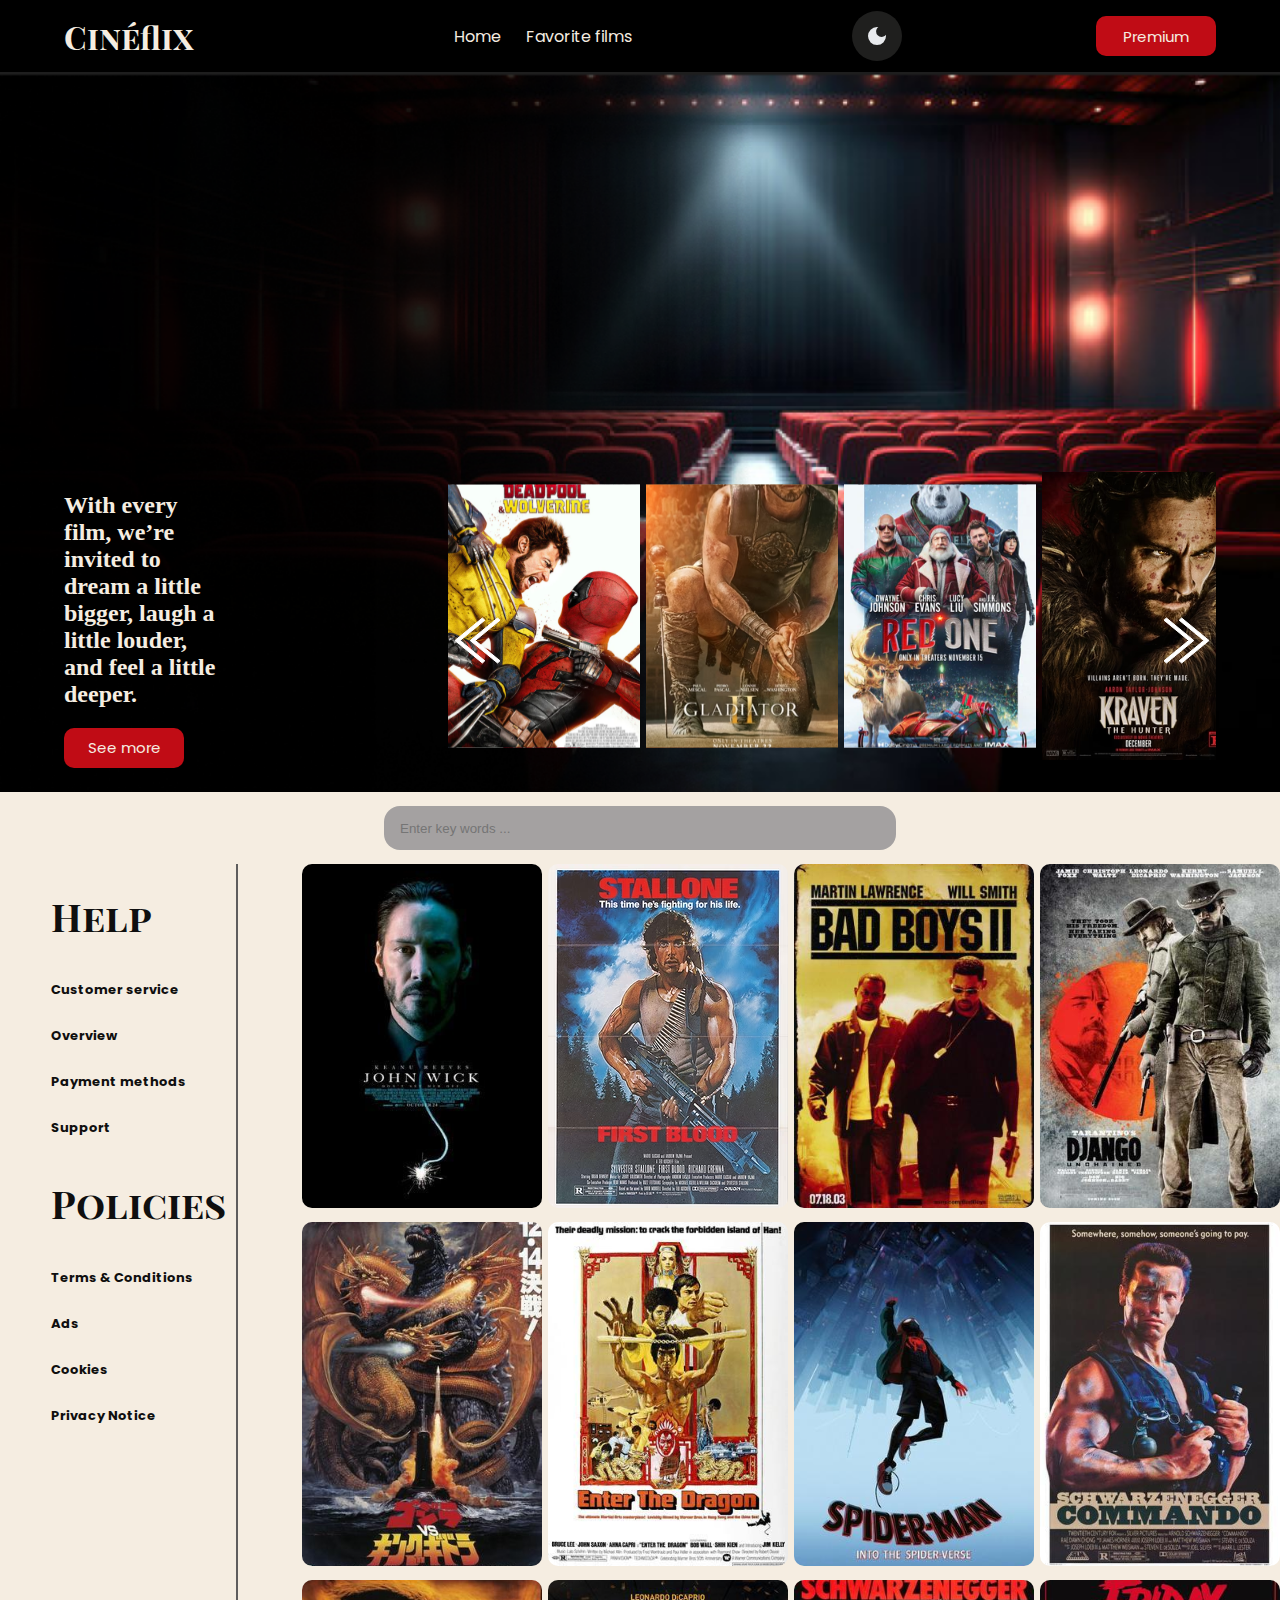
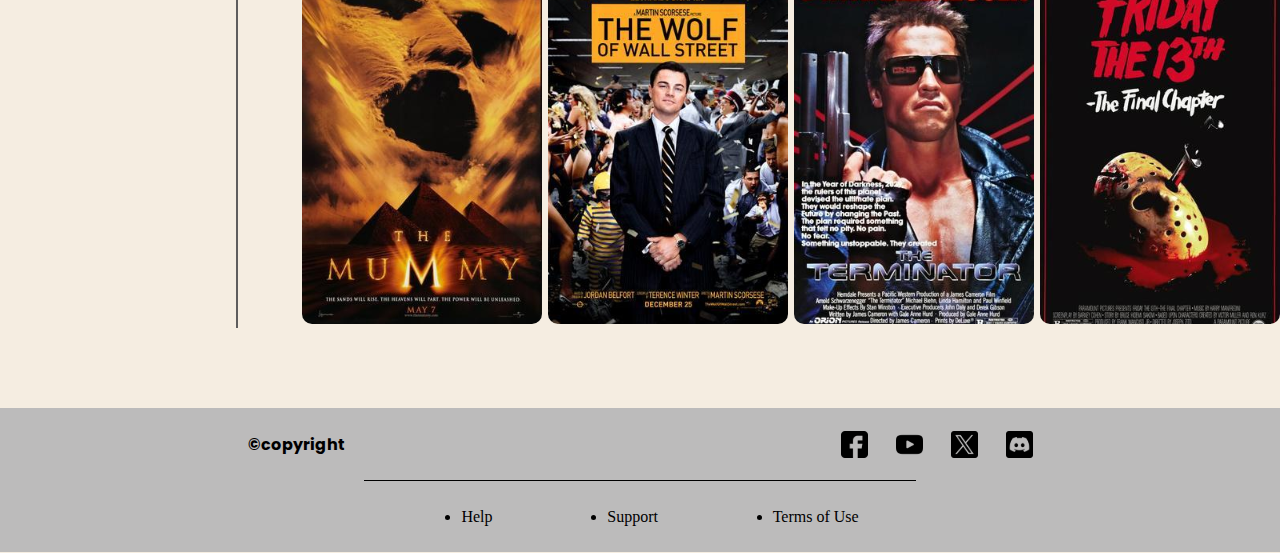
==== index.html @ 0c8d5433 "first commit" ====
<!DOCTYPE html>
<html lang="en">

<head>
    <meta charset="UTF-8">
    <meta name="viewport" content="width=device-width, initial-scale=1.0">
    <title>Cinéflix</title>
    <link rel="stylesheet" href="style.css">
</head>

<body>

    <header>
        <div class="nav">
            <h1>Cinéflix</h1>
            <ul>
                <a href="index.html">
                    <li>Home</li>
                </a>
                <a href="#">
                    <li>Favorite films</li>
                </a>
            </ul>
            <button id="mode-switch">
                <svg xmlns="http://www.w3.org/2000/svg" height="24px" viewBox="0 -960 960 960" width="24px"
                    fill="#e8eaed">
                    <path
                        d="M480-120q-150 0-255-105T120-480q0-150 105-255t255-105q14 0 27.5 1t26.5 3q-41 29-65.5 75.5T444-660q0 90 63 153t153 63q55 0 101-24.5t75-65.5q2 13 3 26.5t1 27.5q0 150-105 255T480-120Z" />
                </svg>
                <svg xmlns="http://www.w3.org/2000/svg" height="24px" viewBox="0 -960 960 960" width="24px"
                    fill="#e8eaed">
                    <path
                        d="M480-280q-83 0-141.5-58.5T280-480q0-83 58.5-141.5T480-680q83 0 141.5 58.5T680-480q0 83-58.5 141.5T480-280ZM200-440H40v-80h160v80Zm720 0H760v-80h160v80ZM440-760v-160h80v160h-80Zm0 720v-160h80v160h-80ZM256-650l-101-97 57-59 96 100-52 56Zm492 496-97-101 53-55 101 97-57 59Zm-98-550 97-101 59 57-100 96-56-52ZM154-212l101-97 55 53-97 101-59-57Z" />
                </svg>
            </button>
            <button class="btn">Premium</button>

        </div>
    </header>

    <section class="first-section">
        <div class="home">
            <div class="texte">
                <h2>With every film, we’re invited to dream a little bigger, laugh a little louder, and feel a little
                    deeper.</h2>
                <BUtton class="btn">See more</BUtton>
            </div>

            <div class="slider">

                <button onclick="NextSlide()" class="N-P" id="next"><img src="next.svg" alt=""></button>
                <button class="N-P" id="previous" onclick="PreviousSlide()"><img src="prev.svg" alt=""></button>

                <input type="radio" name="slides" id="radio1" class="slidbtn">
                <input type="radio" name="slides" id="radio2" class="slidbtn">
                <input type="radio" name="slides" id="radio3" class="slidbtn">

                <div class="slider-wrapper">
                    <img src="filmposters/image 1.svg" alt="" class="Slide" id="">
                    <img src="filmposters/image 2.svg" alt="" class="Slide">
                    <img src="filmposters/image 3.svg" alt="" class="Slide">
                    <img src="filmposters/image 4.svg" alt="" class="Slide">
                    <img src="filmposters/image 5.svg" alt="" class="Slide">
                    <img src="filmposters/image 6.svg" alt="" class="Slide">
                    <img src="filmposters/image 7.svg" alt="" class="Slide">
                    <img src="filmposters/image 8.svg" alt="" class="Slide">
                    <img src="filmposters/image 14.svg" alt="" class="Slide">
                    <img src="filmposters/image 12.svg" alt="" class="Slide">
                    <img src="filmposters/image 10.svg" alt="" class="Slide">
                    <img src="filmposters/image 11.svg" alt="" class="Slide">

                </div>

            </div>
        </div>
    </section>
    <section class="second-section">

        <div class="search">
            <input type="search" id="search" onkeyup="search()" placeholder="Enter key words ...">
        </div>

        <div class="infos-and-films">

            <div class="infos">
                <a href="">
                    <h1>Help</h1>
                </a>
                <a href="">
                    <h3>Customer service</h3>
                </a>
                <a href="">
                    <h3>Overview</h3>
                </a>
                <a href="">
                    <h3>Payment methods</h3>
                </a>
                <a href="">
                    <h3>Support</h3>
                </a>
                <a href="">
                    <h1>Policies</h1>
                </a>
                <a href="">
                    <h3>Terms & Conditions</h3>
                </a>
                <a href="">
                    <h3>Ads</h3>
                </a>
                <a href="">
                    <h3>Cookies</h3>
                </a>
                <a href="">
                    <h3>Privacy Notice</h3>
                </a>
            </div>
            <div class="films-container">
                <div class="films" id="results">
                    <div class="film"> <a href="film-details.html"><img src="filmposters/image 13.svg" id="john wick"
                                class="poster"></a>
                        <h6>john wick</h6>
                    </div>
                    <div class="film">
                        <a href="film-details.html">
                            <img src="filmposters/image 6.svg" id="Stalone" class="poster">
                        </a>
                        <h6>Stalone</h6>
                    </div>
                    <div class="film">
                        <a href="film-details.html">
                            <img src="filmposters/image 7.svg" id="Bad boys 2" class="poster">
                        </a>
                        <h6>Bad boys 2</h6>
                    </div>
                    <div class="film">
                        <a href="film-details.html">
                            <img src="filmposters/image 8.svg" id="django" class="poster">
                        </a>
                        <h6>django</h6>
                    </div>
                    <div class="film">
                        <a href="film-details.html">
                            <img src="filmposters/image 9.svg" id="Godzilla" class="poster">
                        </a>
                        <h6>Godzilla</h6>
                    </div>
                    <div class="film">
                        <a href="film-details.html">
                            <img src="filmposters/image 10.svg" id="Bruce lee" class="poster">
                        </a>
                        <h6>Bruce lee</h6>
                    </div>
                    <div class="film">
                        <a href="film-details.html">
                            <img src="filmposters/image 11.svg" id="spider man" class="poster">
                        </a>
                        <h6>spider man</h6>
                    </div>
                    <div class="film">
                        <a href="film-details.html">
                            <img src="filmposters/image 12.svg" id="commando" class="poster">
                        </a>
                        <h6>commando</h6>
                    </div>
                    <div class="film">
                        <a href="film-details.html">
                            <img src="filmposters/image 14.svg" id="The mummy" class="poster">
                        </a>
                        <h6>The mummy</h6>
                    </div>
                    <div class="film">
                        <a href="film-details.html">
                            <img src="filmposters/image 15.svg" id="the wolf of wall street" class="poster">
                        </a>
                        <h6>the wolf of wall street</h6>
                    </div>
                    <div class="film">
                        <a href="film-details.html">
                            <img src="filmposters/image 16.svg" id="schwarzenegger" class="poster">
                        </a>
                        <h6>schwarzenegger</h6>
                    </div>
                    <div class="film">
                        <a href="film-details.html">
                            <img src="filmposters/image 5.svg" id="Friday the 13th" class="poster">
                        </a>
                        <h6>Friday the 13th</h6>
                    </div>

                    <script src="script.js"></script>
                </div>
            </div>

        </div>
    </section>
    <footer>
        <div class="child-1">
            <h4>©copyright</h1>
                <div class="social-media">
                    <img src="filmposters/facebook.svg" alt="">
                    <img src="filmposters/youtube.svg" alt="">
                    <img src="filmposters/X.svg" alt="">
                    <img src="filmposters/discord.svg" alt="">
                </div>
        </div>
        <div class="child-2">
            <ul>
                <a href="#">
                    <li>Help</li>
                </a>
                <a href="#">
                    <li>Support</li>
                </a>
                <a href="#">
                    <li>Terms of Use</li>
                </a>
            </ul>
        </div>
    </footer>
    <script src="script.js"></script>
</body>

</html>
---- style.css ----
@import url('https://fonts.googleapis.com/css2?family=Playfair+Display+SC:ital,wght@0,400;0,700;0,900;1,400;1,700;1,900&family=Playfair:ital,opsz,wght@0,5..1200,300..900;1,5..1200,300..900&family=Poppins:ital,wght@0,100;0,200;0,300;0,400;0,500;0,600;0,700;0,800;0,900;1,100;1,200;1,300;1,400;1,500;1,600;1,700;1,800;1,900&display=swap');

:root {
    --base-color: #F5EDE1;
    --text-color: #0f0f0f;
    --footer-color: #BCBBBB;
}

.darkmode {
    --text-color: #F5EDE1;
    --base-color: #0f0f0f;
    --footer-color: #454545;
}

body {
    padding: 0;
    margin: 0;
    background-color: var(--base-color);
}

body h1,
p,
h3,
a {
    color: var(--text-color);
}

header {
    display: flex;
    justify-content: center;
    align-items: center;
    height: 8vh;
    width: 100%;
    background-color: black;
    position: relative;
}

header h1 {
    font-family: Playfair display SC;
    color: #F5EDE1;
    margin: 0;
}

header li {
    list-style-type: none;
    color: #F5EDE1;
    font-family: Poppins;
}

header a {
    text-decoration: none;
}

.btn {
    background-color: #C00C15;
    border: none;
    color: #F5EDE1;
    height: 40px;
    width: 120px;
    border-radius: 10px;
    font-family: Poppins;
    font-size: 15px;
    cursor: pointer;
}

.nav {
    width: 90%;
    height: 100%;
    display: inline-flex;
    justify-content: space-between;
    align-items: center;
    position: relative;
}

ul {
    width: 20%;
    display: flex;
    justify-content: space-evenly;
    margin: 0;
}

.first-section {
    width: 100%;
    height: 80vh;
    background-image: url(back.png);
    background-repeat: no-repeat;
    background-size: cover;
    display: flex;
    justify-content: center;
}

.slider {
    width: 100%;
    height: 288px;
    position: relative;
    justify-content: center;
    overflow-x: hidden;
    margin-left: 18vw;
}

/*@keyframes Slider {
    0% {
        transform: translateX(0);
        transition: ease;
    }

    50% {
        transform: translateX(-100%);
    }

    100% {
        transform: translateX(0);
    }
}*/

.slider-wrapper {
    display: flex;
    width: 100%;
    column-gap: 6px;
    animation: Slider 20s infinite;
    position: relative;

}

.Slide {
    min-width: 25%;
    height: 288px;
}

/*
.slider-wrapper:hover{
animation-play-state: paused;
}
*/
.slider-wrapper img {
    transition: 0.5s ease;
}

.slider-wrapper img:hover {
    scale: 0.9;
    cursor: pointer;
}


#radio1:checked~.slider-wrapper {
    transition: 2s;
    transform: translateX(0%);
}

#radio2:checked~.slider-wrapper {
    transition: 2s;
    transform: translateX(-100%);
}

#radio3:checked~.slider-wrapper {
    transition: 2s;
    transform: translateX(-200%);
}

.texte {
    color: #F5EDE1;
    width: 20%;
    height: 288px;
}

.home {
    width: 90%;
    display: flex;
    justify-content: center;
    align-items: flex-end;
    margin-bottom: 32px;
}

.search {
    width: 100%;
    display: flex;
    justify-content: center;
    align-items: center;
    height: 8vh;
}

.search input {
    height: 60%;
    width: 40%;
    border-radius: 16px;
    border: none;
    background-color: #a4a1a1;
    padding: 16px;
}

.infos-and-films {
    width: 100%;
    display: flex;
    column-gap: 5%;
}

.films {
    width: 75%;
    display: grid;
    grid-template-columns: repeat(4, 1fr);
    grid-template-rows: repeat(3, 1fr);
    row-gap: 10px;
    column-gap: 6px;
}

.infos {
    width: 16%;
    display: flex;
    flex-direction: column;
    text-align: start;
    border-right: 2px solid rgb(94, 93, 93);
    margin-left: 4%;

}

.films-container img {
    transition: 0.5s;
    border-radius: 10px;
    cursor: pointer;
}

.films-container img:hover {
    transform: scale(1.04);
}

.infos a {
    color: black;
    font-family: playfair display SC;
    font-size: larger;
    text-decoration: none;
}

.infos h3 {
    font-family: poppins;
    font-size: small;
    text-decoration: none;
}

footer {
    width: 100%;
    height: 16vh;
    background-color: var(--footer-color);
    margin-top: 80px;

}

.child-1 {
    height: 50%;
    display: flex;
    justify-content: space-around;
    align-items: center;
}

.social-media {
    width: 15%;
    display: flex;
    justify-content: space-between;
}

.child-2 {
    display: flex;
    justify-content: center;
    align-items: center;
    height: 50%;
}

.child-2 ul {
    width: 40%;
    display: flex;
    justify-content: space-around;
    align-items: center;
    height: 100%;
    border-top: 1px solid black;
}

.child-2 a {
    text-decoration: none;
    color: black;
}

.film-details {
    width: 90%;
    height: 90vh;
    display: flex;
    column-gap: 5%;
    justify-content: center;
    align-items: center;
}

.film-details h1 {
    font-family: Playfair display SC;
    font-size: 56px;
}

.details {
    width: 50%;
    height: max-content;
}

.details p {
    font-family: poppins;
}

.details h5,
h4 {
    font-family: poppins;
}

.bio {
    display: flex;
    align-items: center;
    height: 30px;
}

.liking {
    width: 80px;
    display: flex;
    justify-content: space-between;
}

.N-P {
    background: transparent;
    border: none;
    cursor: pointer;

}

#previous {
    position: absolute;
    top: 50%;
    z-index: 200;
    left: 0;
}

#next {
    position: absolute;
    top: 50%;
    right: 0;
    z-index: 200;
}

.slidbtn {
    display: none;
}

.films h6 {
    display: none;
}

#mode-switch {
    height: 50px;
    width: 50px;
    padding: 0;
    border-radius: 50%;
    background-color: #1f1f1e;
    display: flex;
    justify-content: center;
    align-items: center;
    border: none;
    cursor: pointer;
}

#mode-switch svg:last-child {
    display: none;
}

.darkmode #mode-switch svg:first-child {
    display: none;
}

.darkmode #mode-switch svg:last-child {
    display: block;
}

.comments-section {
    display: flex;
    justify-content: center;
    align-items: center;
}

.add-comment {
    width: 40%;
    display: flex;
    flex-direction: column;
    align-items: center;
    justify-content: center;
}

.add-comment textarea {
    width: 350px;
    background-color: #F5EDE1;
    height: 100px;
    resize: none;
    border-radius: 5px;
    padding: 10px 10px;
}

.comments-section {
    height:400px;
    background-color: #EADFD0;
}

.display-comment {
    width: 40%;
    display: flex;
    flex-direction: column;
    align-items: center;
    justify-content: center;
    overflow-y: scroll;
height: 90%;
}

.prototype {
    height: max-content;
    border-bottom: 1px solid black;
}

.comintir h4 {
    margin-bottom: 0px;
}

.like,
.dislike {
    cursor: pointer;
    transition: all 0.2s;
}
.nejma{
cursor: pointer;
}
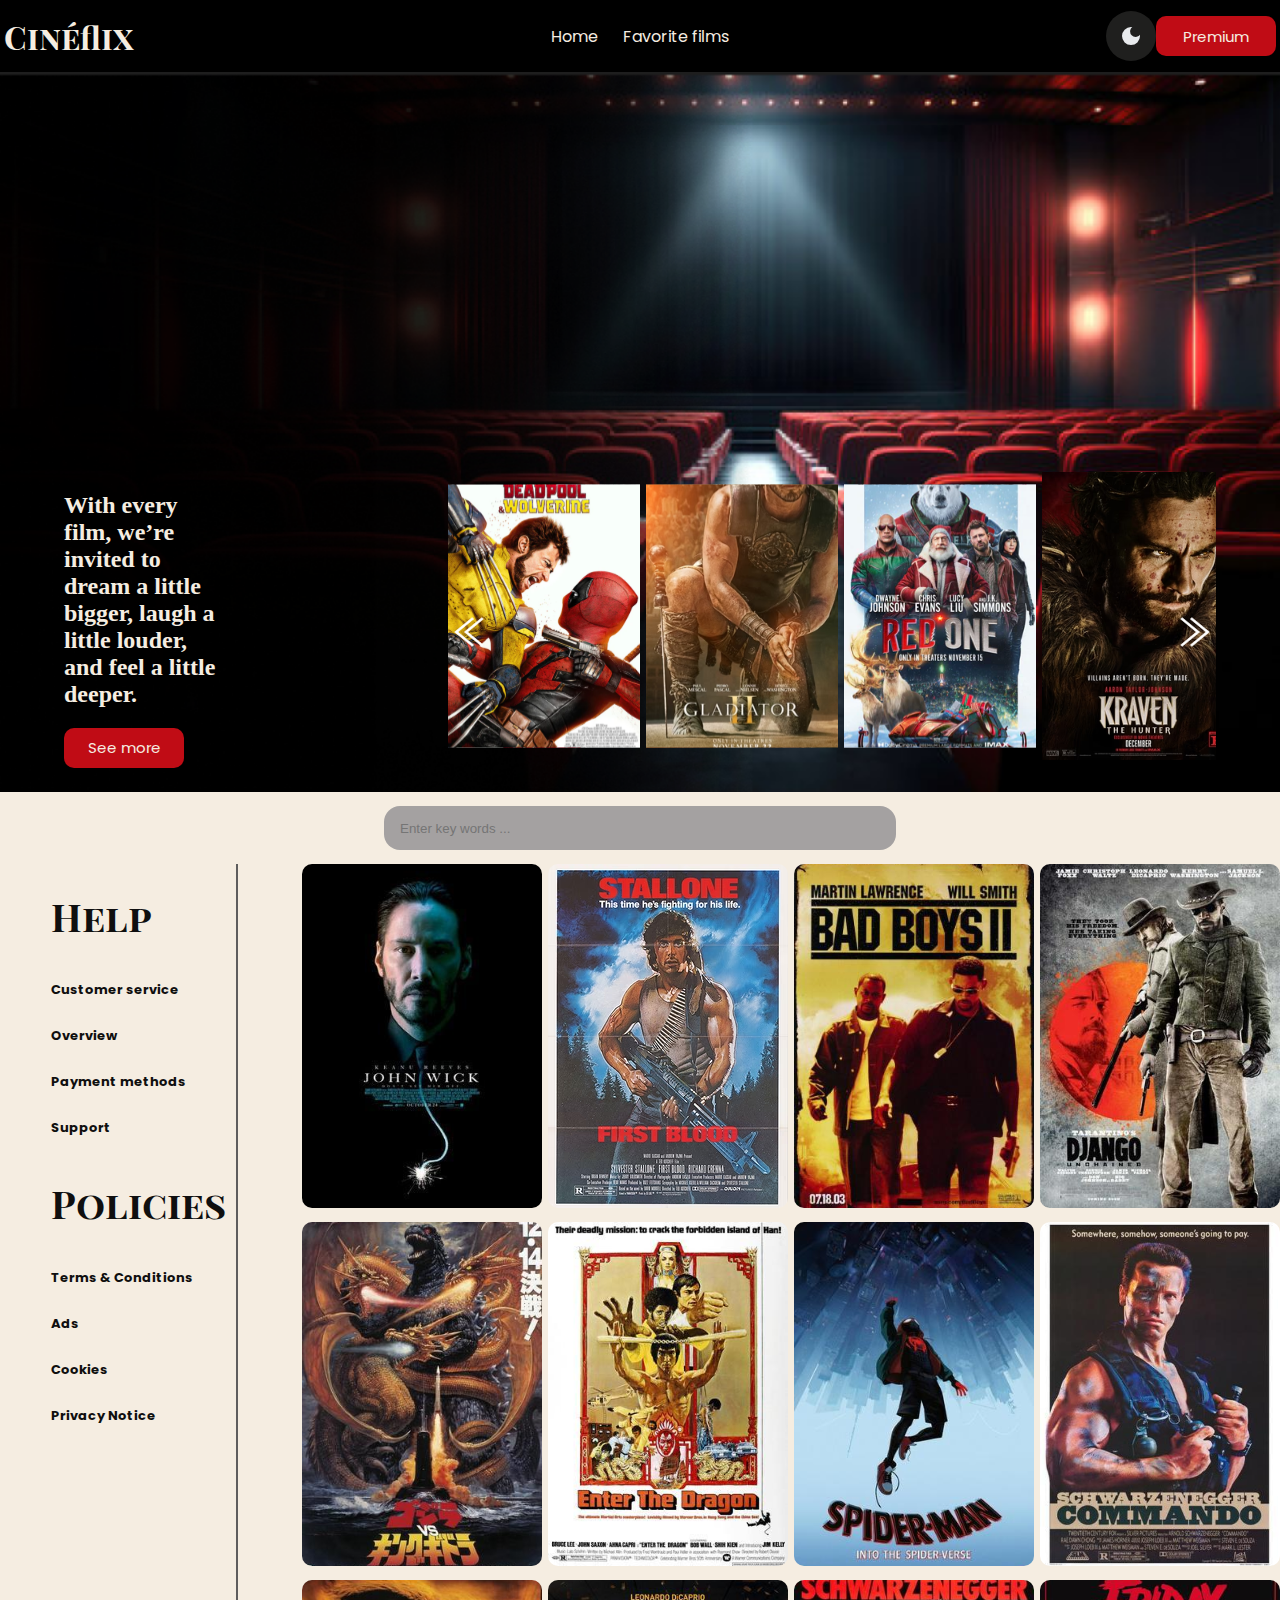
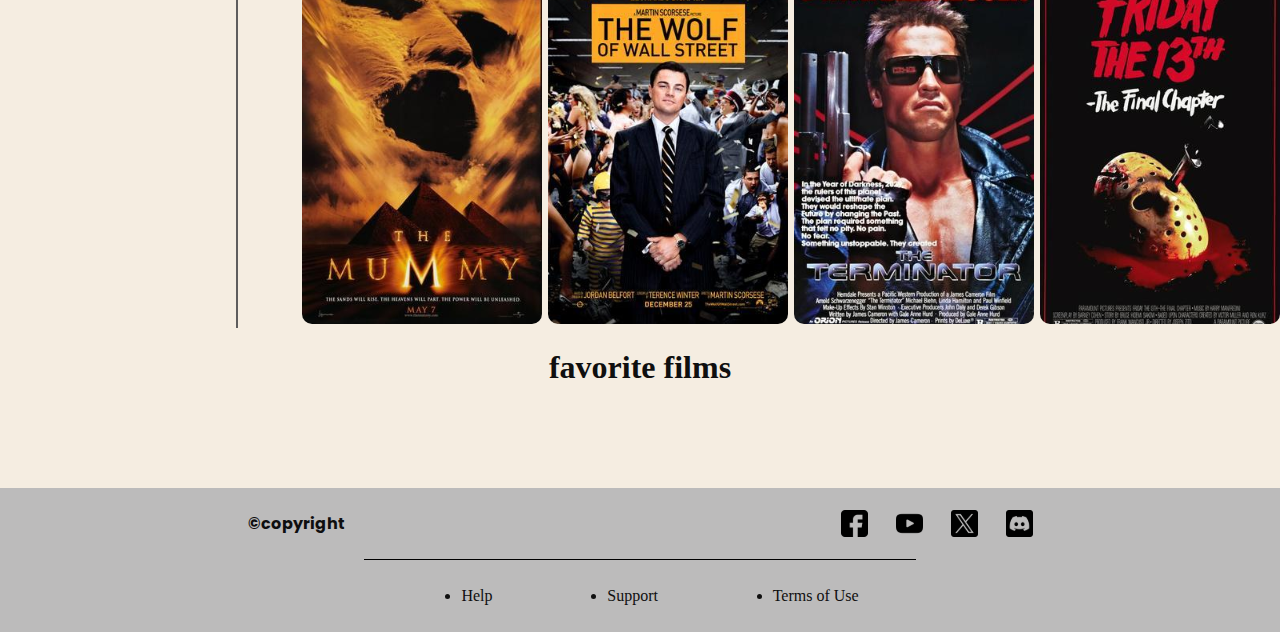
==== commit 697ef7a5: "new version" ====
--- a/index.html
+++ b/index.html
@@ -8,8 +8,7 @@
     <link rel="stylesheet" href="style.css">
 </head>
 
-<body>
-
+<body class="defaultmode" id="bdy">
     <header>
         <div class="nav">
             <h1>Cinéflix</h1>
@@ -21,7 +20,7 @@
                     <li>Favorite films</li>
                 </a>
             </ul>
-            <button id="mode-switch">
+            <button id="mode-switch" onclick="switchmode()">
                 <svg xmlns="http://www.w3.org/2000/svg" height="24px" viewBox="0 -960 960 960" width="24px"
                     fill="#e8eaed">
                     <path
@@ -33,10 +32,26 @@
                         d="M480-280q-83 0-141.5-58.5T280-480q0-83 58.5-141.5T480-680q83 0 141.5 58.5T680-480q0 83-58.5 141.5T480-280ZM200-440H40v-80h160v80Zm720 0H760v-80h160v80ZM440-760v-160h80v160h-80Zm0 720v-160h80v160h-80ZM256-650l-101-97 57-59 96 100-52 56Zm492 496-97-101 53-55 101 97-57 59Zm-98-550 97-101 59 57-100 96-56-52ZM154-212l101-97 55 53-97 101-59-57Z" />
                 </svg>
             </button>
-            <button class="btn">Premium</button>
+            <button class="mobile-menu" onclick="displaymenu()">
+                <svg xmlns="http://www.w3.org/2000/svg" height="24px" viewBox="0 -960 960 960" width="24px"
+                    fill="white">
+                    <path d="M120-240v-80h720v80H120Zm0-200v-80h720v80H120Zm0-200v-80h720v80H120Z" />
+                </svg>
+            </button>
+        </div>
+        <button class="btn">Premium</button>
 
         </div>
     </header>
+
+    <div class="bar">
+        <a href="index.html">
+            <li>Home</li>
+        </a>
+        <a href="#">
+            <li>Favorite films</li>
+        </a>
+    </div>
 
     <section class="first-section">
         <div class="home">
@@ -118,72 +133,144 @@
                 <div class="films" id="results">
                     <div class="film"> <a href="film-details.html"><img src="filmposters/image 13.svg" id="john wick"
                                 class="poster"></a>
+                        <svg xmlns="http://www.w3.org/2000/svg" id="heart1" class="heart" height="24px"
+                            viewBox="0 -960 960 960" width="24px" fill="#000000">
+                            <path
+                                d="m480-120-58-52q-101-91-167-157T150-447.5Q111-500 95.5-544T80-634q0-94 63-157t157-63q52 0 99 22t81 62q34-40 81-62t99-22q94 0 157 63t63 157q0 46-15.5 90T810-447.5Q771-395 705-329T538-172l-58 52Zm0-108q96-86 158-147.5t98-107q36-45.5 50-81t14-70.5q0-60-40-100t-100-40q-47 0-87 26.5T518-680h-76q-15-41-55-67.5T300-774q-60 0-100 40t-40 100q0 35 14 70.5t50 81q36 45.5 98 107T480-228Zm0-273Z" />
+                        </svg>
+
                         <h6>john wick</h6>
                     </div>
                     <div class="film">
                         <a href="film-details.html">
                             <img src="filmposters/image 6.svg" id="Stalone" class="poster">
                         </a>
+                        <svg xmlns="http://www.w3.org/2000/svg" id="heart2" class="heart" height="24px"
+                            viewBox="0 -960 960 960" width="24px" fill="#000000">
+                            <path
+                                d="m480-120-58-52q-101-91-167-157T150-447.5Q111-500 95.5-544T80-634q0-94 63-157t157-63q52 0 99 22t81 62q34-40 81-62t99-22q94 0 157 63t63 157q0 46-15.5 90T810-447.5Q771-395 705-329T538-172l-58 52Zm0-108q96-86 158-147.5t98-107q36-45.5 50-81t14-70.5q0-60-40-100t-100-40q-47 0-87 26.5T518-680h-76q-15-41-55-67.5T300-774q-60 0-100 40t-40 100q0 35 14 70.5t50 81q36 45.5 98 107T480-228Zm0-273Z" />
+                        </svg>
+
                         <h6>Stalone</h6>
                     </div>
                     <div class="film">
                         <a href="film-details.html">
                             <img src="filmposters/image 7.svg" id="Bad boys 2" class="poster">
                         </a>
+                        <svg xmlns="http://www.w3.org/2000/svg" id="heart3" class="heart" height="24px"
+                            viewBox="0 -960 960 960" width="24px" fill="#000000">
+                            <path
+                                d="m480-120-58-52q-101-91-167-157T150-447.5Q111-500 95.5-544T80-634q0-94 63-157t157-63q52 0 99 22t81 62q34-40 81-62t99-22q94 0 157 63t63 157q0 46-15.5 90T810-447.5Q771-395 705-329T538-172l-58 52Zm0-108q96-86 158-147.5t98-107q36-45.5 50-81t14-70.5q0-60-40-100t-100-40q-47 0-87 26.5T518-680h-76q-15-41-55-67.5T300-774q-60 0-100 40t-40 100q0 35 14 70.5t50 81q36 45.5 98 107T480-228Zm0-273Z" />
+                        </svg>
+
                         <h6>Bad boys 2</h6>
                     </div>
                     <div class="film">
                         <a href="film-details.html">
                             <img src="filmposters/image 8.svg" id="django" class="poster">
                         </a>
+                        <svg xmlns="http://www.w3.org/2000/svg" id="heart4" class="heart" height="24px"
+                            viewBox="0 -960 960 960" width="24px" fill="#000000">
+                            <path
+                                d="m480-120-58-52q-101-91-167-157T150-447.5Q111-500 95.5-544T80-634q0-94 63-157t157-63q52 0 99 22t81 62q34-40 81-62t99-22q94 0 157 63t63 157q0 46-15.5 90T810-447.5Q771-395 705-329T538-172l-58 52Zm0-108q96-86 158-147.5t98-107q36-45.5 50-81t14-70.5q0-60-40-100t-100-40q-47 0-87 26.5T518-680h-76q-15-41-55-67.5T300-774q-60 0-100 40t-40 100q0 35 14 70.5t50 81q36 45.5 98 107T480-228Zm0-273Z" />
+                        </svg>
+
                         <h6>django</h6>
                     </div>
                     <div class="film">
                         <a href="film-details.html">
                             <img src="filmposters/image 9.svg" id="Godzilla" class="poster">
                         </a>
+                        <svg xmlns="http://www.w3.org/2000/svg" id="heart5" class="heart" height="24px"
+                            viewBox="0 -960 960 960" width="24px" fill="#000000">
+                            <path
+                                d="m480-120-58-52q-101-91-167-157T150-447.5Q111-500 95.5-544T80-634q0-94 63-157t157-63q52 0 99 22t81 62q34-40 81-62t99-22q94 0 157 63t63 157q0 46-15.5 90T810-447.5Q771-395 705-329T538-172l-58 52Zm0-108q96-86 158-147.5t98-107q36-45.5 50-81t14-70.5q0-60-40-100t-100-40q-47 0-87 26.5T518-680h-76q-15-41-55-67.5T300-774q-60 0-100 40t-40 100q0 35 14 70.5t50 81q36 45.5 98 107T480-228Zm0-273Z" />
+                        </svg>
+
                         <h6>Godzilla</h6>
                     </div>
                     <div class="film">
                         <a href="film-details.html">
                             <img src="filmposters/image 10.svg" id="Bruce lee" class="poster">
                         </a>
+                        <svg xmlns="http://www.w3.org/2000/svg" id="heart6" class="heart" height="24px"
+                            viewBox="0 -960 960 960" width="24px" fill="#000000">
+                            <path
+                                d="m480-120-58-52q-101-91-167-157T150-447.5Q111-500 95.5-544T80-634q0-94 63-157t157-63q52 0 99 22t81 62q34-40 81-62t99-22q94 0 157 63t63 157q0 46-15.5 90T810-447.5Q771-395 705-329T538-172l-58 52Zm0-108q96-86 158-147.5t98-107q36-45.5 50-81t14-70.5q0-60-40-100t-100-40q-47 0-87 26.5T518-680h-76q-15-41-55-67.5T300-774q-60 0-100 40t-40 100q0 35 14 70.5t50 81q36 45.5 98 107T480-228Zm0-273Z" />
+                        </svg>
+
                         <h6>Bruce lee</h6>
                     </div>
                     <div class="film">
                         <a href="film-details.html">
                             <img src="filmposters/image 11.svg" id="spider man" class="poster">
                         </a>
+                        <svg xmlns="http://www.w3.org/2000/svg" id="heart7" class="heart" height="24px"
+                            viewBox="0 -960 960 960" width="24px" fill="#000000">
+                            <path
+                                d="m480-120-58-52q-101-91-167-157T150-447.5Q111-500 95.5-544T80-634q0-94 63-157t157-63q52 0 99 22t81 62q34-40 81-62t99-22q94 0 157 63t63 157q0 46-15.5 90T810-447.5Q771-395 705-329T538-172l-58 52Zm0-108q96-86 158-147.5t98-107q36-45.5 50-81t14-70.5q0-60-40-100t-100-40q-47 0-87 26.5T518-680h-76q-15-41-55-67.5T300-774q-60 0-100 40t-40 100q0 35 14 70.5t50 81q36 45.5 98 107T480-228Zm0-273Z" />
+                        </svg>
+
                         <h6>spider man</h6>
                     </div>
                     <div class="film">
                         <a href="film-details.html">
                             <img src="filmposters/image 12.svg" id="commando" class="poster">
                         </a>
+                        <svg xmlns="http://www.w3.org/2000/svg" id="heart8" class="heart" height="24px"
+                            viewBox="0 -960 960 960" width="24px" fill="#000000">
+                            <path
+                                d="m480-120-58-52q-101-91-167-157T150-447.5Q111-500 95.5-544T80-634q0-94 63-157t157-63q52 0 99 22t81 62q34-40 81-62t99-22q94 0 157 63t63 157q0 46-15.5 90T810-447.5Q771-395 705-329T538-172l-58 52Zm0-108q96-86 158-147.5t98-107q36-45.5 50-81t14-70.5q0-60-40-100t-100-40q-47 0-87 26.5T518-680h-76q-15-41-55-67.5T300-774q-60 0-100 40t-40 100q0 35 14 70.5t50 81q36 45.5 98 107T480-228Zm0-273Z" />
+                        </svg>
+
                         <h6>commando</h6>
                     </div>
                     <div class="film">
                         <a href="film-details.html">
                             <img src="filmposters/image 14.svg" id="The mummy" class="poster">
                         </a>
+                        <svg xmlns="http://www.w3.org/2000/svg" id="heart9" class="heart" height="24px"
+                            viewBox="0 -960 960 960" width="24px" fill="#000000">
+                            <path
+                                d="m480-120-58-52q-101-91-167-157T150-447.5Q111-500 95.5-544T80-634q0-94 63-157t157-63q52 0 99 22t81 62q34-40 81-62t99-22q94 0 157 63t63 157q0 46-15.5 90T810-447.5Q771-395 705-329T538-172l-58 52Zm0-108q96-86 158-147.5t98-107q36-45.5 50-81t14-70.5q0-60-40-100t-100-40q-47 0-87 26.5T518-680h-76q-15-41-55-67.5T300-774q-60 0-100 40t-40 100q0 35 14 70.5t50 81q36 45.5 98 107T480-228Zm0-273Z" />
+                        </svg>
+
                         <h6>The mummy</h6>
                     </div>
                     <div class="film">
                         <a href="film-details.html">
                             <img src="filmposters/image 15.svg" id="the wolf of wall street" class="poster">
                         </a>
+                        <svg xmlns="http://www.w3.org/2000/svg" id="heart10" class="heart" height="24px"
+                            viewBox="0 -960 960 960" width="24px" fill="#000000">
+                            <path
+                                d="m480-120-58-52q-101-91-167-157T150-447.5Q111-500 95.5-544T80-634q0-94 63-157t157-63q52 0 99 22t81 62q34-40 81-62t99-22q94 0 157 63t63 157q0 46-15.5 90T810-447.5Q771-395 705-329T538-172l-58 52Zm0-108q96-86 158-147.5t98-107q36-45.5 50-81t14-70.5q0-60-40-100t-100-40q-47 0-87 26.5T518-680h-76q-15-41-55-67.5T300-774q-60 0-100 40t-40 100q0 35 14 70.5t50 81q36 45.5 98 107T480-228Zm0-273Z" />
+                        </svg>
+
                         <h6>the wolf of wall street</h6>
                     </div>
                     <div class="film">
                         <a href="film-details.html">
                             <img src="filmposters/image 16.svg" id="schwarzenegger" class="poster">
                         </a>
+                        <svg xmlns="http://www.w3.org/2000/svg" id="heart11" class="heart" height="24px"
+                            viewBox="0 -960 960 960" width="24px" fill="#000000">
+                            <path
+                                d="m480-120-58-52q-101-91-167-157T150-447.5Q111-500 95.5-544T80-634q0-94 63-157t157-63q52 0 99 22t81 62q34-40 81-62t99-22q94 0 157 63t63 157q0 46-15.5 90T810-447.5Q771-395 705-329T538-172l-58 52Zm0-108q96-86 158-147.5t98-107q36-45.5 50-81t14-70.5q0-60-40-100t-100-40q-47 0-87 26.5T518-680h-76q-15-41-55-67.5T300-774q-60 0-100 40t-40 100q0 35 14 70.5t50 81q36 45.5 98 107T480-228Zm0-273Z" />
+                        </svg>
+
                         <h6>schwarzenegger</h6>
                     </div>
                     <div class="film">
                         <a href="film-details.html">
                             <img src="filmposters/image 5.svg" id="Friday the 13th" class="poster">
                         </a>
+                        <svg xmlns="http://www.w3.org/2000/svg" id="heart12" class="heart" height="24px"
+                            viewBox="0 -960 960 960" width="24px" fill="#000000">
+                            <path
+                                d="m480-120-58-52q-101-91-167-157T150-447.5Q111-500 95.5-544T80-634q0-94 63-157t157-63q52 0 99 22t81 62q34-40 81-62t99-22q94 0 157 63t63 157q0 46-15.5 90T810-447.5Q771-395 705-329T538-172l-58 52Zm0-108q96-86 158-147.5t98-107q36-45.5 50-81t14-70.5q0-60-40-100t-100-40q-47 0-87 26.5T518-680h-76q-15-41-55-67.5T300-774q-60 0-100 40t-40 100q0 35 14 70.5t50 81q36 45.5 98 107T480-228Zm0-273Z" />
+                        </svg>
+
                         <h6>Friday the 13th</h6>
                     </div>
 
@@ -193,15 +280,27 @@
 
         </div>
     </section>
+
+    <section class="list">
+        <h1>favorite films</h1>
+        <h5 id="jj">Nothing added yet .</h5>
+        <div  id="films-list">
+
+
+            
+        
+    </div>
+    </section>
+
     <footer>
         <div class="child-1">
-            <h4>©copyright</h1>
-                <div class="social-media">
-                    <img src="filmposters/facebook.svg" alt="">
-                    <img src="filmposters/youtube.svg" alt="">
-                    <img src="filmposters/X.svg" alt="">
-                    <img src="filmposters/discord.svg" alt="">
-                </div>
+            <h4>©copyright</h4>
+            <div class="social-media">
+                <img src="filmposters/facebook.svg" alt="">
+                <img src="filmposters/youtube.svg" alt="">
+                <img src="filmposters/X.svg" alt="">
+                <img src="filmposters/discord.svg" alt="">
+            </div>
         </div>
         <div class="child-2">
             <ul>
@@ -220,4 +319,6 @@
     <script src="script.js"></script>
 </body>
 
+
+
 </html>--- a/style.css
+++ b/style.css
@@ -33,6 +33,13 @@
     width: 100%;
     background-color: black;
     position: relative;
+}
+
+.mobile-menu {
+    background: transparent;
+    border: none;
+    cursor: pointer;
+    display: none;
 }
 
 header h1 {
@@ -105,7 +112,7 @@
     }
 
     50% {
-        transform: translateX(-100%);
+        transform: translateX(-200%);
     }
 
     100% {
@@ -214,13 +221,9 @@
 }
 
 .films-container img {
-    transition: 0.5s;
     border-radius: 10px;
     cursor: pointer;
-}
-
-.films-container img:hover {
-    transform: scale(1.04);
+    z-index: -200;
 }
 
 .infos a {
@@ -244,6 +247,11 @@
 
 }
 
+footer li,
+h4 {
+    color: var(--text-color);
+}
+
 .child-1 {
     height: 50%;
     display: flex;
@@ -285,6 +293,7 @@
     column-gap: 5%;
     justify-content: center;
     align-items: center;
+    overflow: hidden;
 }
 
 .film-details h1 {
@@ -343,7 +352,7 @@
     display: none;
 }
 
-.films h6 {
+.film h6 {
     display: none;
 }
 
@@ -376,6 +385,8 @@
     display: flex;
     justify-content: center;
     align-items: center;
+    height: 400px;
+    background-color: var(--base-color);
 }
 
 .add-comment {
@@ -395,9 +406,11 @@
     padding: 10px 10px;
 }
 
-.comments-section {
-    height:400px;
-    background-color: #EADFD0;
+
+
+.comments-section h2,
+h5 {
+    color: var(--text-color);
 }
 
 .display-comment {
@@ -407,12 +420,15 @@
     align-items: center;
     justify-content: center;
     overflow-y: scroll;
-height: 90%;
+    height: 80%;
+    word-wrap: break-word;
 }
 
 .prototype {
+    width: 100%;
     height: max-content;
     border-bottom: 1px solid black;
+    box-sizing: border-box;
 }
 
 .comintir h4 {
@@ -424,6 +440,402 @@
     cursor: pointer;
     transition: all 0.2s;
 }
-.nejma{
-cursor: pointer;
+
+.nejma {
+    cursor: pointer;
+    -webkit-user-select: none;
+}
+
+#dislikecounter,
+#likecounter {
+    -webkit-user-select: none;
+}
+
+.trailer {
+    display: flex;
+    border: 1px solid var(--text-color);
+    width: 90px;
+    justify-content: space-around;
+    align-items: center;
+    border-radius: 5px;
+    box-shadow: 1px 1px 4px var(--text-color);
+    height: 30px;
+}
+
+.bar {
+    height: 150px;
+    display: flex;
+    flex-direction: column;
+    justify-content: space-around;
+    align-items: center;
+    width: 180px;
+    position: absolute;
+    right: 0;
+    background-color: rgba(0, 0, 0, 0.8);
+    z-index: 1000000;
+    border-radius: 5px;
+    display: none;
+}
+
+.bar a {
+    color: #F5EDE1;
+    text-decoration: none;
+}
+
+.bar li {
+    list-style-type: none;
+}
+
+.film {
+    position: relative;
+}
+
+
+.heart {
+    height: 50px;
+    width: 50px;
+}
+
+.film:hover .heart {
+    display: block;
+    cursor: pointer;
+
+}
+
+.heart {
+    height: max-content;
+    display: none;
+    position: absolute;
+    bottom: 0;
+    right: 0;
+    background: transparent;
+    border: none;
+    z-index: 200;
+}
+.list{
+    width: 100%;
+    display: flex;
+    flex-direction: column;
+    justify-content: center;
+    align-items: center;
+    height: max-content;
+}
+#films-list {
+    width: max-content;
+    display: grid;
+    grid-template-columns: repeat(4, 1fr);
+    row-gap: 10px;
+    column-gap: 8px;
+}
+#jj{
+    display: none;
+}
+
+@media screen and (max-width:1220px) {
+
+    .films {
+        width: 75%;
+        display: grid;
+        grid-template-columns: repeat(3, 1fr);
+        grid-template-rows: repeat(4, 1fr);
+        row-gap: 10px;
+        column-gap: 6px;
+    }
+
+    .comments-section {
+        display: flex;
+        flex-direction: column;
+        justify-content: center;
+        align-items: center;
+        height: max-content;
+        background-color: var(--base-color);
+    }
+
+    .display-comment {
+        width: 80%;
+        display: flex;
+        flex-direction: column;
+        align-items: center;
+        justify-content: center;
+        overflow-y: scroll;
+        height: 80%;
+    }
+
+    .film-details {
+        width: 90%;
+        height: max-content;
+        display: flex;
+        column-gap: 5%;
+        justify-content: center;
+        align-items: center;
+        overflow: hidden;
+    }
+}
+
+@media screen and (max-width:1053px) {
+    .first-section {
+        width: 100%;
+        height: 90vh;
+        background-image: url(back.png);
+        background-repeat: no-repeat;
+        background-size: cover;
+        display: flex;
+        justify-content: center;
+        align-items: center;
+    }
+
+    .slider {
+        width: 100%;
+        height: 288px;
+        margin: auto;
+    }
+
+    .texte {
+        display: none;
+    }
+
+    .film-details {
+        width: 100%;
+        height: max-content;
+        display: flex;
+        flex-direction: column;
+        justify-content: center;
+        align-items: center;
+        overflow: hidden;
+    }
+
+    .details {
+        width: 90%;
+        height: max-content;
+    }
+}
+
+@media screen and (max-width:955px) {
+    .films-container {
+        display: flex;
+        justify-content: center;
+        align-items: center;
+    }
+
+    .poster {
+        height: 250px;
+    }
+
+    .infos-and-films {
+        width: 100%;
+        display: flex;
+        flex-direction: column;
+        column-gap: 5%;
+    }
+
+    .infos {
+        display: none;
+    }
+}
+
+@media screen and (max-width:719px) {
+
+    #films-list {
+        width: max-content;
+        display: grid;
+        grid-template-columns: repeat(3, 1fr);
+        row-gap: 10px;
+        column-gap: 8px;
+    }
+
+
+    #radio1:checked~.slider-wrapper {
+        transition: 2s;
+        transform: translateX(0%);
+    }
+
+    #radio2:checked~.slider-wrapper {
+        transition: 2s;
+        transform: translateX(-150%);
+    }
+
+    #radio3:checked~.slider-wrapper {
+        transition: 2s;
+        transform: translateX(-300%);
+    }
+
+    .Slide {
+        min-width: 33%;
+        height: 288px;
+    }
+
+    .films {
+        width: 75%;
+        display: grid;
+        grid-template-columns: repeat(2, 1fr);
+        grid-template-rows: repeat(6, 1fr);
+        row-gap: 10px;
+        column-gap: 6px;
+    }
+
+    header {
+        display: flex;
+        justify-content: center;
+        align-items: center;
+        height: 12vh;
+        width: 100%;
+        background-color: black;
+        position: relative;
+    }
+
+    header button {
+        display: none;
+    }
+
+    .nav {
+        width: 100%;
+        height: 100%;
+        display: inline-flex;
+        justify-content: space-between;
+        align-items: center;
+        position: relative;
+    }
+
+    ul {
+        width: 40%;
+        display: flex;
+        justify-content: space-evenly;
+        margin: 0;
+    }
+}
+@media screen and (max-width:544px) {
+    #films-list {
+        width: max-content;
+        display: grid;
+        grid-template-columns: repeat(2, 1fr);
+        row-gap: 10px;
+        column-gap: 8px;
+    }
+}
+@media screen and (max-width:515px) {
+    .bar {
+        height: 150px;
+        display: flex;
+        flex-direction: column;
+        justify-content: space-around;
+        align-items: center;
+        width: 180px;
+        position: absolute;
+        right: 0;
+        background-color: rgba(0, 0, 0, 0.8);
+        z-index: 1000000;
+        border-radius: 5px;
+        display: none;
+    }
+
+
+
+    .mobile-menu {
+        display: block;
+    }
+
+    header ul {
+        display: none;
+    }
+
+    .Slide {
+        min-width: 50%;
+        height: 288px;
+    }
+
+    .films {
+        width: 75%;
+        display: grid;
+        grid-template-columns: repeat(2, 1fr);
+        grid-template-rows: repeat(6, 1fr);
+        row-gap: 10px;
+        column-gap: 6px;
+    }
+
+    .child-2 {
+        display: flex;
+        justify-content: center;
+        align-items: center;
+        height: 50%;
+    }
+
+    .child-2 ul {
+        width: 100%;
+        display: flex;
+        justify-content: space-around;
+        align-items: center;
+        height: 100%;
+        border-top: 1px solid black;
+    }
+
+    .child-2 li {
+        list-style-type: none;
+    }
+
+    .child-1 {
+        height: 50%;
+        display: flex;
+        justify-content: space-around;
+        align-items: center;
+    }
+
+    .social-media {
+        width: 40%;
+        display: flex;
+        justify-content: space-between;
+    }
+
+    #radio1:checked~.slider-wrapper {
+        transition: 2s;
+        transform: translateX(0%);
+    }
+
+    #radio2:checked~.slider-wrapper {
+        transition: 2s;
+        transform: translateX(-300%);
+    }
+
+    #radio3:checked~.slider-wrapper {
+        transition: 2s;
+        transform: translateX(-500%);
+    }
+}
+
+@media screen and (max-width:407px) {
+    .films {
+        width: 75%;
+        display: grid;
+        grid-template-columns: repeat(1, 1fr);
+        grid-template-rows: repeat(12, 1fr);
+        row-gap: 10px;
+        column-gap: 6px;
+    }
+
+    .nejma {
+        width: 20px;
+        height: 20px;
+    }
+
+    .johnwickposter {
+        width: 350px;
+        height: 450px;
+    }
+
+    .add-comment textarea {
+        width: 280px;
+        background-color: #F5EDE1;
+        height: 100px;
+        resize: none;
+        border-radius: 5px;
+        padding: 10px 10px;
+    }
+}
+@media screen and (max-width:558px){
+    #films-list {
+        width: max-content;
+        display: grid;
+        grid-template-columns: 1fr;
+        row-gap: 10px;
+        column-gap: 8px;
+    }
 }